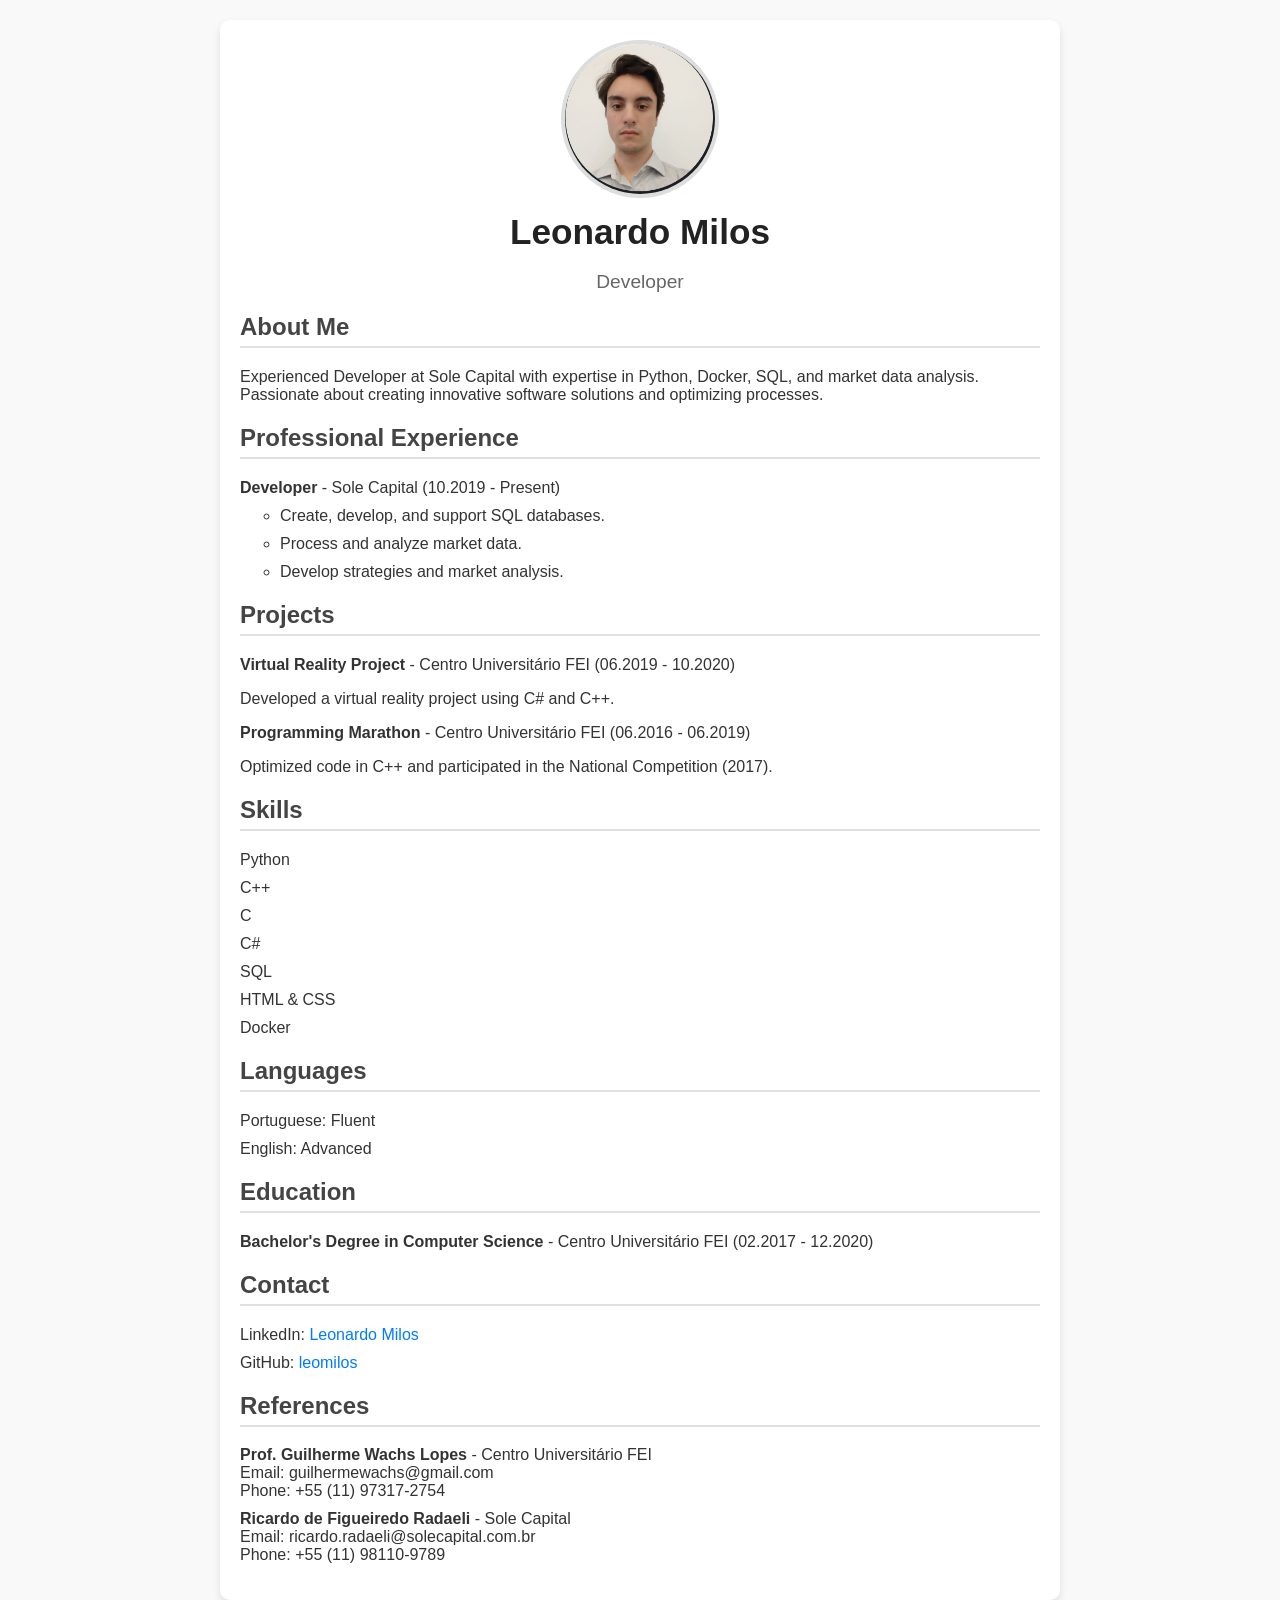
==== main.html @ 5b99f16f "Add files via upload" ====
<!DOCTYPE html>
<link rel="stylesheet" href="styles.css">

<html lang="en">
<head>
  <meta charset="UTF-8">
  <meta name="viewport" content="width=device-width, initial-scale=1.0">
  <title>Leonardo Milos - Profile Page</title>
  <link rel="stylesheet" href="styles.css">
</head>
<body>
  <div class="profile-container">
    <div class="profile-header">
      <img src="profile-photo.jpg" alt="Profile Photo" class="profile-photo">
      <h1 class="profile-name">Leonardo Milos</h1>
      <p class="profile-title">Developer</p>
    </div>
    <div class="profile-content">
      <h2>About Me</h2>
      <p>Experienced Developer at Sole Capital with expertise in Python, Docker, SQL, and market data analysis. Passionate about creating innovative software solutions and optimizing processes.</p>
      
      <h2>Professional Experience</h2>
      <ul class="experience-list">
        <li>
          <strong>Developer</strong> - Sole Capital (10.2019 - Present)<br>
          <ul>
            <li>Create, develop, and support SQL databases.</li>
            <li>Process and analyze market data.</li>
            <li>Develop strategies and market analysis.</li>
          </ul>
        </li>
      </ul>
      
      <h2>Projects</h2>
      <ul class="projects-list">
        <li>
          <strong>Virtual Reality Project</strong> - Centro Universitário FEI (06.2019 - 10.2020)<br>
          <p>Developed a virtual reality project using C# and C++.</p>
        </li>
        <li>
          <strong>Programming Marathon</strong> - Centro Universitário FEI (06.2016 - 06.2019)<br>
          <p>Optimized code in C++ and participated in the National Competition (2017).</p>
        </li>
      </ul>

      <h2>Skills</h2>
      <ul class="skills-list">
        <li>Python</li>
        <li>C++</li>
        <li>C</li>
        <li>C#</li>
        <li>SQL</li>
        <li>HTML & CSS</li>
        <li>Docker</li>
      </ul>

      <h2>Languages</h2>
      <ul class="languages-list">
        <li>Portuguese: Fluent</li>
        <li>English: Advanced</li>
      </ul>

      <h2>Education</h2>
      <p><strong>Bachelor's Degree in Computer Science</strong> - Centro Universitário FEI (02.2017 - 12.2020)</p>

      <h2>Contact</h2>
      <ul class="contact-list">
        <li>LinkedIn: <a href="https://www.linkedin.com/in/leonardo-pilati-milos-6a13b322b/" target="_blank">Leonardo Milos</a></li>
        <li>GitHub: <a href="https://github.com/leomilos" target="_blank">leomilos</a></li>
      </ul>

      <h2>References</h2>
      <ul class="references-list">
        <li>
          <strong>Prof. Guilherme Wachs Lopes</strong> - Centro Universitário FEI<br>
          Email: guilhermewachs@gmail.com<br>
          Phone: +55 (11) 97317-2754
        </li>
        <li>
          <strong>Ricardo de Figueiredo Radaeli</strong> - Sole Capital<br>
          Email: ricardo.radaeli@solecapital.com.br<br>
          Phone: +55 (11) 98110-9789
        </li>
      </ul>
    </div>
  </div>
</body>
</html>
---- styles.css ----
/* styles.css */

body {
    font-family: Arial, sans-serif;
    margin: 0;
    padding: 0;
    background: #f9f9f9;
    color: #333;
  }
  
  .profile-container {
    max-width: 800px;
    margin: 20px auto;
    padding: 20px;
    background: #fff;
    border-radius: 10px;
    box-shadow: 0 4px 8px rgba(0, 0, 0, 0.1);
  }
  
  .profile-header {
    text-align: center;
    margin-bottom: 20px;
  }
  
  .profile-photo {
    width: 150px;
    height: 150px;
    border-radius: 50%;
    border: 4px solid #ddd;
    object-fit: cover;
  }
  
  .profile-name {
    font-size: 2.2em;
    margin: 10px 0;
    color: #222;
  }
  
  .profile-title {
    font-size: 1.2em;
    color: #666;
  }
  
  .profile-content h2 {
    margin-top: 20px;
    font-size: 1.5em;
    border-bottom: 2px solid #e0e0e0;
    padding-bottom: 5px;
    color: #444;
  }
  
  .skills-list,
  .contact-list,
  .experience-list,
  .projects-list,
  .languages-list,
  .references-list {
    list-style: none;
    padding: 0;
  }
  
  .skills-list li,
  .contact-list li,
  .experience-list li,
  .projects-list li,
  .languages-list li,
  .references-list li {
    margin: 10px 0;
  }
  
  .contact-list a {
    color: #007BFF;
    text-decoration: none;
  }
  
  .contact-list a:hover {
    text-decoration: underline;
  }
  
  .references-list strong {
    color: #333;
  }
  
  @media (max-width: 600px) {
    .profile-container {
      padding: 15px;
    }
    .profile-photo {
      width: 120px;
      height: 120px;
    }
    .profile-name {
      font-size: 1.8em;
    }
    .profile-title {
      font-size: 1em;
    }
  }
---- styles.css ----
/* styles.css */

body {
    font-family: Arial, sans-serif;
    margin: 0;
    padding: 0;
    background: #f9f9f9;
    color: #333;
  }
  
  .profile-container {
    max-width: 800px;
    margin: 20px auto;
    padding: 20px;
    background: #fff;
    border-radius: 10px;
    box-shadow: 0 4px 8px rgba(0, 0, 0, 0.1);
  }
  
  .profile-header {
    text-align: center;
    margin-bottom: 20px;
  }
  
  .profile-photo {
    width: 150px;
    height: 150px;
    border-radius: 50%;
    border: 4px solid #ddd;
    object-fit: cover;
  }
  
  .profile-name {
    font-size: 2.2em;
    margin: 10px 0;
    color: #222;
  }
  
  .profile-title {
    font-size: 1.2em;
    color: #666;
  }
  
  .profile-content h2 {
    margin-top: 20px;
    font-size: 1.5em;
    border-bottom: 2px solid #e0e0e0;
    padding-bottom: 5px;
    color: #444;
  }
  
  .skills-list,
  .contact-list,
  .experience-list,
  .projects-list,
  .languages-list,
  .references-list {
    list-style: none;
    padding: 0;
  }
  
  .skills-list li,
  .contact-list li,
  .experience-list li,
  .projects-list li,
  .languages-list li,
  .references-list li {
    margin: 10px 0;
  }
  
  .contact-list a {
    color: #007BFF;
    text-decoration: none;
  }
  
  .contact-list a:hover {
    text-decoration: underline;
  }
  
  .references-list strong {
    color: #333;
  }
  
  @media (max-width: 600px) {
    .profile-container {
      padding: 15px;
    }
    .profile-photo {
      width: 120px;
      height: 120px;
    }
    .profile-name {
      font-size: 1.8em;
    }
    .profile-title {
      font-size: 1em;
    }
  }
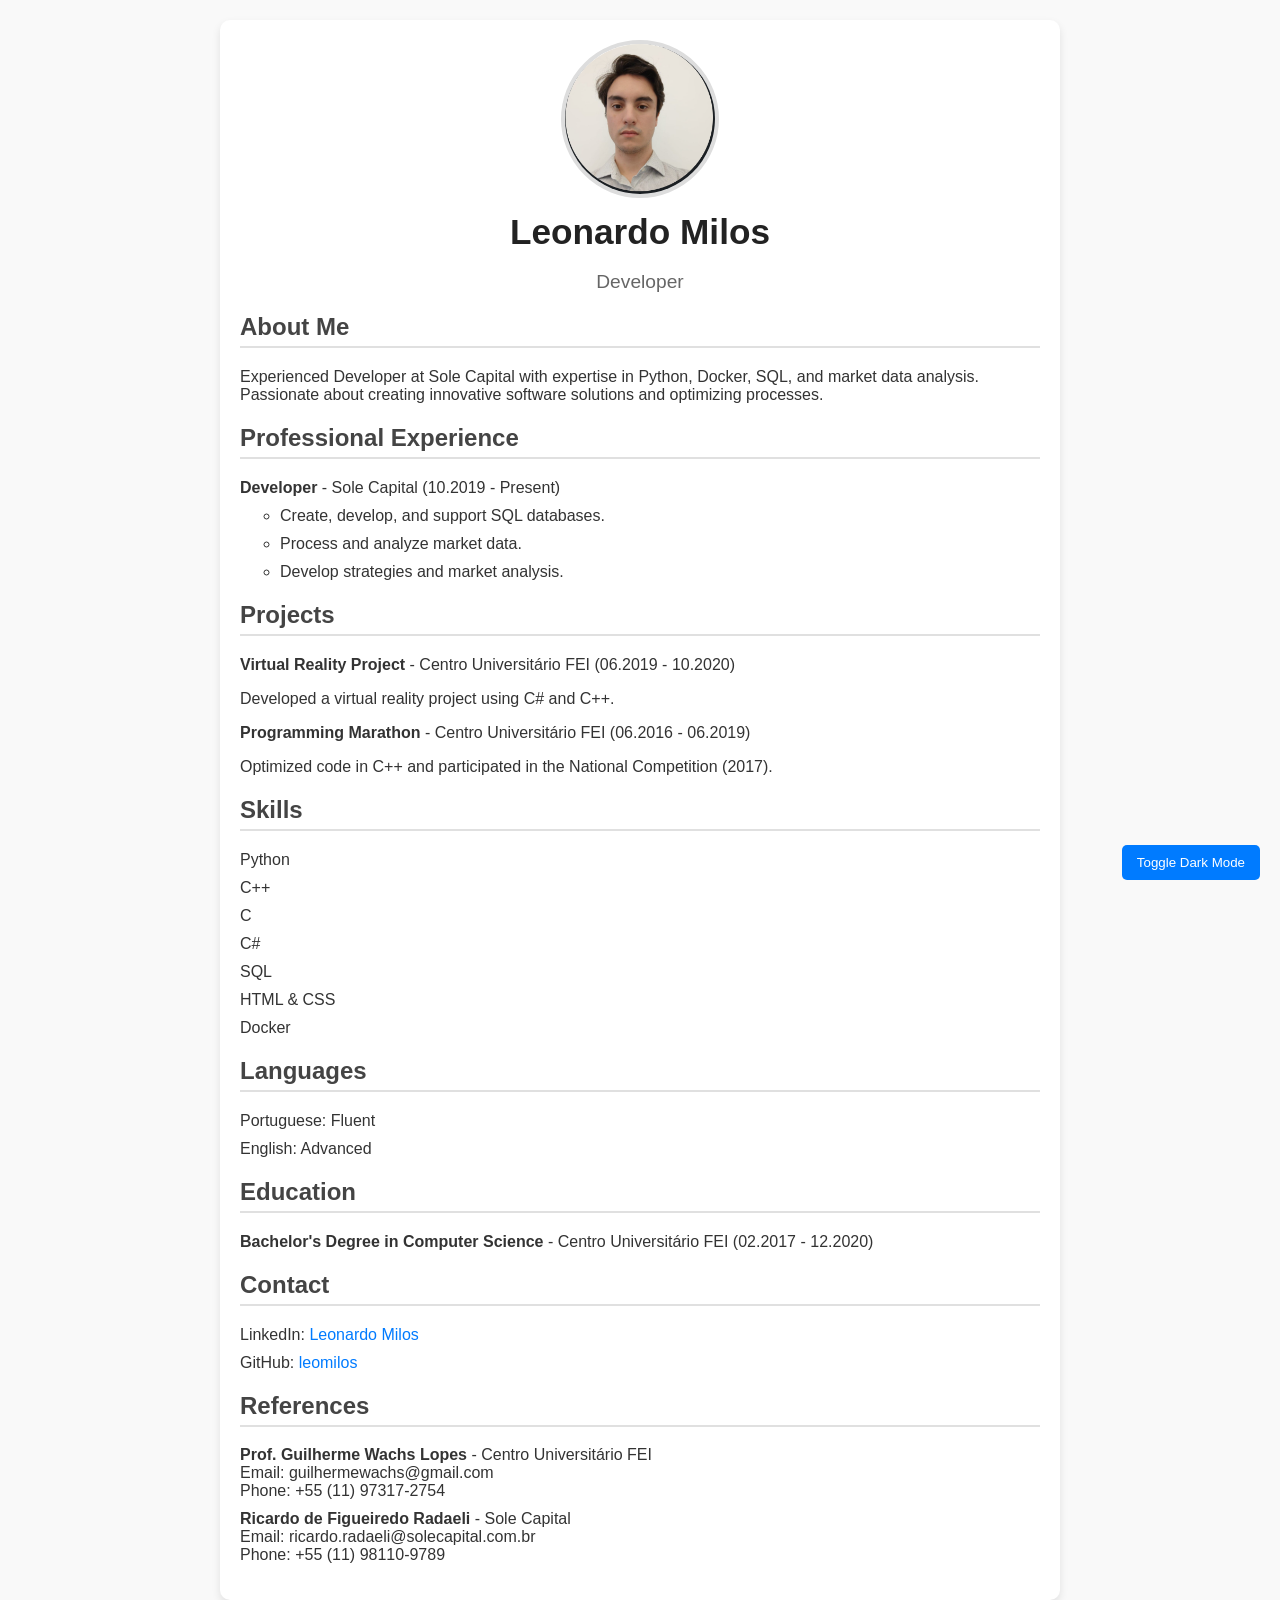
==== commit 75f50682: "add rollover in image" ====
--- a/main.html
+++ b/main.html
@@ -1,5 +1,7 @@
 <!DOCTYPE html>
 <link rel="stylesheet" href="styles.css">
+
+
 
 <html lang="en">
 <head>
@@ -84,5 +86,6 @@
       </ul>
     </div>
   </div>
+  <script src="script.js"></script>
 </body>
 </html>
